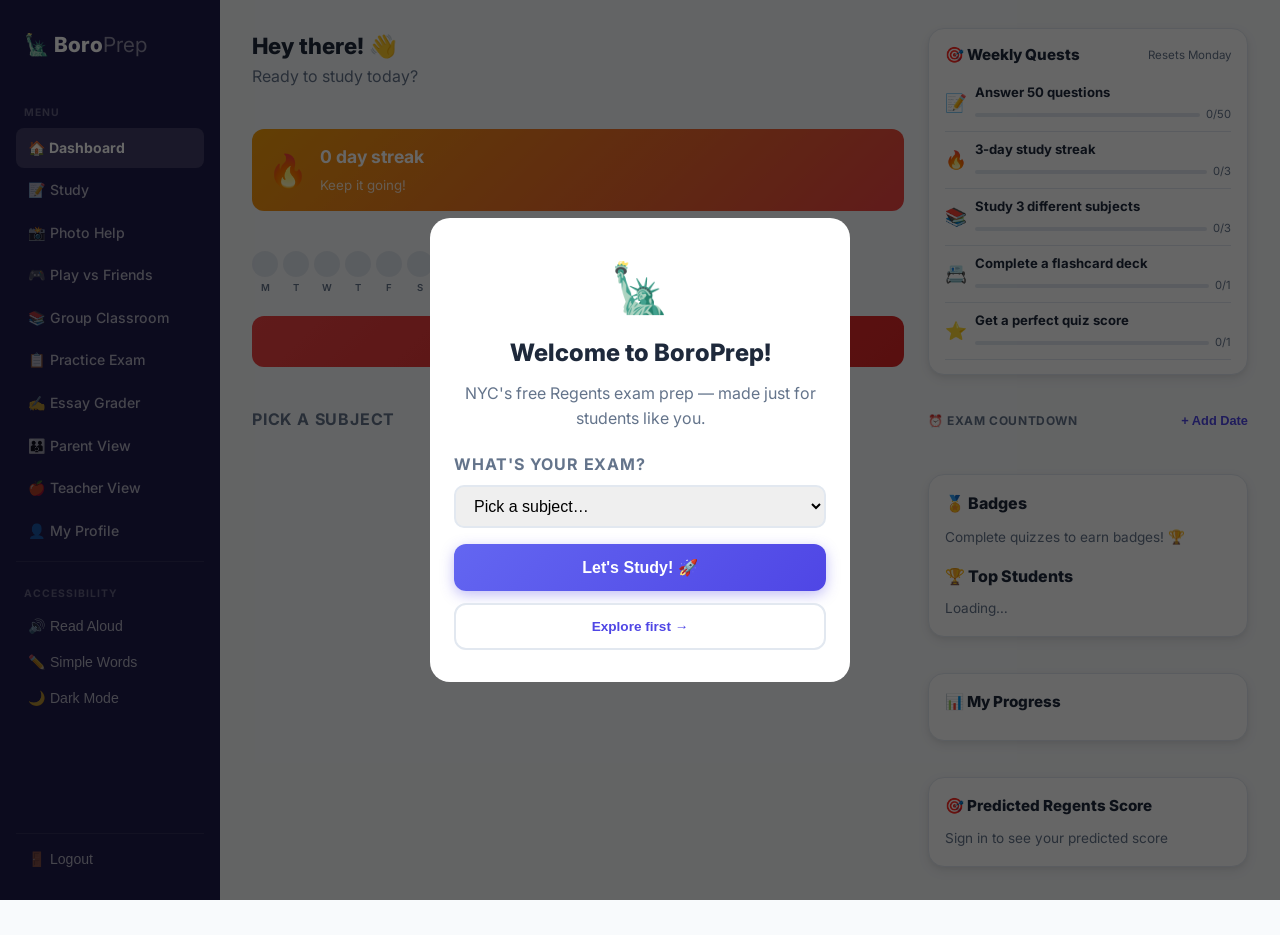
==== static/dashboard.html @ 8ac9b773 "BoroPrep initial commit" ====
<!DOCTYPE html>
<html lang="en">
<head>
  <meta charset="UTF-8" />
  <link rel="manifest" href="/static/manifest.json" />
  <meta name="theme-color" content="#4f46e5" />
  <meta name="viewport" content="width=device-width, initial-scale=1.0" />
  <title>BoroPrep — Dashboard</title>
  <link rel="stylesheet" href="/static/style.css" />
</head>
<body>
  <!-- Mobile navbar -->
  <nav class="navbar">
    <div class="nav-logo">🗽 Boro<span>Prep</span></div>
    <div class="nav-menu">
      <button class="nav-btn" id="logout-btn">Logout</button>
    </div>
  </nav>

  <!-- Desktop sidebar -->
  <aside class="sidebar">
    <div class="sidebar-logo">🗽 Boro<span>Prep</span></div>
    <div class="sidebar-section">Menu</div>
    <a href="/dashboard" class="sidebar-link active">🏠 Dashboard</a>
    <a href="/study" class="sidebar-link">📝 Study</a>
    <a href="/study?mode=photo" class="sidebar-link">📸 Photo Help</a>
    <a href="/multiplayer" class="sidebar-link">🎮 Play vs Friends</a>
    <a href="/classroom" class="sidebar-link">📚 Group Classroom</a>
    <a href="/exam" class="sidebar-link">📋 Practice Exam</a>
    <a href="/essay" class="sidebar-link">✍️ Essay Grader</a>
    <a href="/parent" class="sidebar-link">👪 Parent View</a>
    <a href="/teacher" class="sidebar-link">🍎 Teacher View</a>
    <a href="/profile" class="sidebar-link">👤 My Profile</a>
    <div class="sidebar-divider"></div>
    <div class="sidebar-section">Accessibility</div>
    <button class="sidebar-link" id="sb-tts">🔊 Read Aloud</button>
    <button class="sidebar-link" id="sb-simple">✏️ Simple Words</button>
    <button class="sidebar-link" id="sb-dark">🌙 Dark Mode</button>
    <div class="sidebar-bottom">
      <div class="sidebar-divider"></div>
      <button class="sidebar-link" id="sb-logout">🚪 Logout</button>
    </div>
  </aside>

  <div class="desktop-main">

  <!-- Auth gate -->
  <div id="auth-section" class="container hidden">
    <div class="auth-page">
      <h2>Welcome to BoroPrep! 🗽</h2>
      <p>Sign in or create a free account to track your progress.</p>

      <a href="/auth/google" class="btn btn-google" style="margin-bottom:16px">
        <img src="https://www.google.com/favicon.ico" width="18" height="18" /> Continue with Google
      </a>

      <div class="divider">or</div>

      <div id="login-form">
        <div class="form-group">
          <label>Email</label>
          <input type="email" id="email" placeholder="your@email.com" />
        </div>
        <div class="form-group">
          <label>Password</label>
          <input type="password" id="password" placeholder="••••••••" />
        </div>
        <div id="signup-fields" class="hidden">
          <div class="form-group">
            <label>Your Name</label>
            <input type="text" id="name" placeholder="First name" />
          </div>
          <div class="form-group">
            <label>I am a...</label>
            <select id="role">
              <option value="student">Student</option>
              <option value="parent">Parent</option>
              <option value="teacher">Teacher</option>
            </select>
          </div>
        </div>
        <p id="auth-error" class="error-msg hidden"></p>
        <button class="btn btn-primary" id="auth-submit">Log In</button>
        <p style="text-align:center;margin-top:12px;font-size:0.9rem">
          <span id="auth-toggle-text">Don't have an account?</span>
          <a href="#" id="auth-toggle" style="color:var(--primary);font-weight:600"> Sign up</a>
        </p>
      </div>

      <p style="text-align:center;margin-top:20px;color:var(--muted);font-size:0.85rem">
        <a href="/study" style="color:var(--primary)">Or study without an account →</a>
      </p>
    </div>
  </div>

  <!-- Main Dashboard -->
  <div id="dashboard-section" class="dashboard hidden">
    <div class="dashboard-desktop">

      <!-- LEFT COLUMN -->
      <div class="dashboard-left">
        <div class="welcome">
          <h2>Hey <span id="user-name">there</span>! 👋</h2>
          <p>Ready to study today?</p>
        </div>

        <!-- Streak -->
        <div class="streak-bar">
          <div class="fire">🔥</div>
          <div>
            <strong><span id="streak-count">0</span> day streak</strong><br>
            <small style="opacity:0.8">Keep it going!</small>
            <small id="streak-freeze-badge" style="display:none;font-size:0.75rem;margin-top:2px"></small>
          </div>
        </div>

        <div id="streak-cal" style="display:flex;gap:5px;align-items:center"></div>
        <script>
        (function(){
          const el = document.getElementById("streak-cal");
          if (!el) return;
          let dates = [];
          try { dates = JSON.parse(localStorage.getItem("bp_study_dates") || "[]"); } catch {}
          const today = new Date();
          const days = ["S","M","T","W","T","F","S"];
          const html = [];
          for (let i = 6; i >= 0; i--) {
            const d = new Date(today); d.setDate(today.getDate() - i);
            const iso = d.toISOString().split("T")[0];
            const studied = dates.includes(iso);
            const isToday = i === 0;
            html.push(`<div title="${iso}" style="display:flex;flex-direction:column;align-items:center;gap:3px">
              <div style="width:26px;height:26px;border-radius:50%;background:${studied?"var(--primary)":"var(--border)"};border:${isToday?"2px solid var(--primary)":"none"};display:flex;align-items:center;justify-content:center;font-size:0.65rem;font-weight:700;color:${studied?"white":"var(--muted)"}">
                ${studied?"✓":""}
              </div>
              <div style="font-size:0.6rem;color:var(--muted);font-weight:600">${days[d.getDay()]}</div>
            </div>`);
          }
          el.innerHTML = html.join("");
        })();
        </script>

        <div id="study-time-badge" style="display:none;font-size:0.82rem;font-weight:600;color:var(--primary);background:var(--card);border:1px solid var(--border);border-radius:10px;padding:8px 14px"></div>

        <!-- XP / Level -->
        <div id="xp-section" class="xp-section" style="display:none">
          <div class="xp-header">
            <div>
              <div style="font-weight:800;font-size:1rem">Level <span id="xp-level">1</span></div>
              <div style="font-size:0.8rem;opacity:0.8" id="xp-level-name">Beginner</div>
            </div>
            <div class="level-badge" id="level-badge">⭐ BEGINNER</div>
          </div>
          <div class="xp-bar-wrap"><div class="xp-bar-fill" id="xp-bar-fill" style="width:0%"></div></div>
          <div class="xp-label"><span id="xp-current">0</span> XP · <span id="xp-next">100</span> XP to next level</div>
        </div>

        <!-- Accessibility (mobile only — hidden on desktop via CSS) -->
        <div class="access-row-mobile">
          <div class="section-title">Accessibility</div>
          <div class="access-row" style="margin-bottom:4px">
                    <button class="access-btn" id="btn-tts">🔊 Read Aloud</button>
                    <button class="access-btn" id="btn-simple">✏️ Simple Words</button>
                  </div>
        </div>

        <!-- Tonight Mode -->
        <button class="tonight-btn" id="tonight-btn">🔥 Help me pass TONIGHT!</button>

        <!-- Subjects -->
        <div class="section-title">Pick a Subject</div>
        <div class="subject-grid" id="subject-grid"></div>
      </div>

      <!-- RIGHT COLUMN -->
      <div class="dashboard-right">
        <!-- Daily Challenge -->
        <div id="daily-challenge-card" class="card" style="display:none;margin-bottom:16px;border:2px solid var(--primary)">
          <div style="display:flex;justify-content:space-between;align-items:center;margin-bottom:12px">
            <div style="font-weight:800;font-size:1rem">⚡ Daily Challenge</div>
            <div id="dc-streak" style="font-size:0.8rem;font-weight:700;color:var(--primary)"></div>
          </div>
          <div id="dc-question" style="font-size:0.92rem;line-height:1.5;margin-bottom:12px;font-weight:600"></div>
          <div id="dc-choices" style="display:flex;flex-direction:column;gap:8px"></div>
          <div id="dc-result" class="hidden" style="margin-top:12px;padding:10px 14px;border-radius:10px;font-size:0.9rem;line-height:1.5"></div>
          <div id="dc-done" class="hidden" style="text-align:center;padding:12px;color:var(--success);font-weight:700">✅ Already completed today! Come back tomorrow.</div>
        </div>

        <!-- Weekly Quests -->
        <div class="card" style="margin-bottom:16px;padding:14px 16px">
          <div style="display:flex;justify-content:space-between;align-items:center;margin-bottom:8px">
            <div style="font-weight:800;font-size:0.95rem">🎯 Weekly Quests</div>
            <div style="font-size:0.72rem;color:var(--muted)">Resets Monday</div>
          </div>
          <div id="weekly-quests"></div>
        </div>

        <!-- Study Reminder -->
        <div id="notify-banner" style="display:none;font-size:0.8rem;color:var(--muted);margin-bottom:12px;align-items:center;gap:8px">
          <span>🔔 Daily reminders?</span>
          <button class="btn btn-outline" id="notify-btn" style="padding:4px 12px;font-size:0.78rem">Turn On</button>
        </div>

        <!-- Today's Plan -->
        <div id="daily-plan-card" class="daily-plan-card" style="display:none">
          <div style="display:flex;justify-content:space-between;align-items:center">
            <div class="plan-title">📅 Today's Study Plan</div>
            <button class="plan-read-btn" title="Read aloud"
              style="background:none;border:none;cursor:pointer;font-size:1rem;opacity:0.65;padding:0">🔊</button>
          </div>
          <div id="daily-plan-text" style="font-size:0.88rem;line-height:1.6;color:#065f46"></div>
        </div>

        <!-- Smart Suggestion -->
        <div id="smart-suggestion" class="card" style="background:linear-gradient(135deg,#eef2ff,#e0e7ff);border-color:#c7d2fe;display:none">
          <div style="font-size:0.8rem;font-weight:700;color:var(--primary);margin-bottom:4px">🤖 AI RECOMMENDATION</div>
          <div id="suggestion-text" style="font-size:0.9rem;line-height:1.5"></div>
        </div>

        <!-- Exam Countdown (compact pills) -->
        <div style="margin-bottom:16px">
          <div style="display:flex;justify-content:space-between;align-items:center;margin-bottom:8px">
            <div style="font-size:0.75rem;font-weight:700;color:var(--muted);text-transform:uppercase;letter-spacing:0.05em">⏰ Exam Countdown</div>
            <button id="add-exam-toggle" style="background:none;border:none;color:var(--primary);font-size:0.8rem;font-weight:700;cursor:pointer">+ Add Date</button>
          </div>
          <div id="exam-countdown" style="display:flex;flex-wrap:wrap;gap:6px"></div>
          <div id="exam-date-setter" style="display:none;margin-top:10px;background:var(--card);border:1.5px solid var(--border);border-radius:12px;padding:12px">
            <div style="display:flex;gap:8px;flex-wrap:wrap">
              <select id="exam-subject-pick" style="flex:1;min-width:120px;padding:7px 10px;border-radius:8px;border:1.5px solid var(--border);background:var(--bg);color:var(--text);font-size:0.83rem">
                <option value="">Pick subject…</option>
                <option value="chemistry">⚗️ Chemistry</option>
                <option value="biology">🧬 Living Environment</option>
                <option value="algebra1">➕ Algebra I</option>
                <option value="algebra2">📐 Algebra II</option>
                <option value="geometry">📏 Geometry</option>
                <option value="physics">⚡ Physics</option>
                <option value="earthscience">🌎 Earth Science</option>
                <option value="history">🇺🇸 US History</option>
                <option value="global">🌍 Global History</option>
                <option value="english">📖 English ELA</option>
              </select>
              <input type="date" id="exam-date-pick" style="flex:1;min-width:120px;padding:7px 10px;border-radius:8px;border:1.5px solid var(--border);background:var(--bg);color:var(--text);font-size:0.83rem" />
              <button class="btn btn-primary" id="save-exam-date-btn" style="padding:7px 12px;font-size:0.82rem">Save</button>
            </div>
          </div>
        </div>

        <!-- Badges + Leaderboard combined card -->
        <div class="card" style="margin-bottom:16px;padding:16px" id="badges-leaderboard-card">
          <div style="font-weight:800;font-size:1rem;margin-bottom:10px">🏅 Badges</div>
          <div class="badge-row" id="badge-row" style="margin-bottom:16px">
            <span style="color:var(--muted);font-size:0.85rem">Complete quizzes to earn badges! 🏆</span>
          </div>
          <div style="font-weight:800;font-size:1rem;margin-bottom:8px">🏆 Top Students</div>
          <div id="leaderboard-list" style="display:flex;flex-direction:column;gap:4px">
            <span style="color:var(--muted);font-size:0.85rem">Loading…</span>
          </div>
        </div>

        <!-- Progress -->
        <div class="card" style="margin-bottom:16px;padding:16px">
          <div style="font-weight:800;font-size:0.95rem;margin-bottom:10px">📊 My Progress</div>
          <div id="progress-list" style="display:flex;flex-direction:column;gap:8px"></div>
        </div>

        <!-- Predicted Scores -->
        <div class="card" style="margin-bottom:40px;padding:16px">
          <div style="font-weight:800;font-size:0.95rem;margin-bottom:10px">🎯 Predicted Regents Score</div>
          <div id="predicted-scores" style="display:flex;flex-direction:column;gap:8px">
            <span style="color:var(--muted);font-size:0.85rem">Loading…</span>
          </div>
        </div>
      </div>

    </div><!-- /dashboard-desktop -->
  </div>

  <!-- Tonight Modal -->
  <div id="tonight-modal" class="hidden" style="position:fixed;inset:0;background:rgba(0,0,0,0.5);z-index:200;display:flex;align-items:flex-end">
    <div style="background:white;width:100%;border-radius:20px 20px 0 0;padding:24px;max-height:80vh;overflow-y:auto">
      <div style="display:flex;justify-content:space-between;align-items:center;margin-bottom:16px">
        <h3 style="font-size:1.1rem;font-weight:800">🔥 Tonight Mode</h3>
        <button id="close-tonight" style="background:none;border:none;font-size:1.4rem;cursor:pointer">✕</button>
      </div>
      <div class="section-title">Pick your subject</div>
      <div id="tonight-subjects" style="display:flex;flex-direction:column;gap:8px;margin-bottom:16px"></div>
      <div id="tonight-plan" class="tonight-card hidden"></div>
    </div>
  </div>

  </div><!-- /desktop-main -->

  <!-- Mobile Bottom Nav -->
  <nav class="mobile-bottom-nav">
    <a href="/dashboard" class="active"><span class="nav-icon">🏠</span>Home</a>
    <a href="/study"><span class="nav-icon">📝</span>Study</a>
    <a href="/exam"><span class="nav-icon">📋</span>Exam</a>
    <a href="/essay"><span class="nav-icon">✍️</span>Essay</a>
    <a href="/multiplayer"><span class="nav-icon">🎮</span>Play</a>
  </nav>

  <!-- Onboarding Modal -->
  <div id="onboarding-modal" class="onboard-overlay" style="display:none">
    <div class="onboard-box">
      <div style="font-size:3rem;margin-bottom:8px">🗽</div>
      <h2>Welcome to BoroPrep!</h2>
      <p>NYC's free Regents exam prep — made just for students like you.</p>
      <div class="section-title" style="text-align:left;margin-bottom:8px">What's your exam?</div>
      <select id="onboard-subject" style="width:100%;padding:10px 14px;border-radius:10px;border:2px solid var(--border);font-size:1rem;margin-bottom:16px">
        <option value="">Pick a subject…</option>
        <option value="chemistry">⚗️ Chemistry</option>
        <option value="biology">🧬 Living Environment</option>
        <option value="algebra1">➕ Algebra I</option>
        <option value="algebra2">📐 Algebra II</option>
        <option value="geometry">📏 Geometry</option>
        <option value="physics">⚡ Physics</option>
        <option value="earthscience">🌎 Earth Science</option>
        <option value="history">🇺🇸 US History</option>
        <option value="global">🌍 Global History</option>
        <option value="english">📖 English ELA</option>
      </select>
      <button class="btn btn-primary" id="onboard-start" style="width:100%;margin-bottom:12px">Let's Study! 🚀</button>
      <button class="btn btn-outline" id="onboard-skip" style="width:100%;font-size:0.85rem">Explore first →</button>
    </div>
  </div>

  <script src="/static/videos.js"></script>
  <script src="/static/app.js"></script>
  <script>
    initDashboard();
    document.getElementById("sb-tts")?.addEventListener("click", () => ttsEnabled ? ttsOff() : ttsOn());
    document.getElementById("sb-simple")?.addEventListener("click", () => { simpleMode=!simpleMode; _setAccessBtn("simple",simpleMode); saveAccessibility(); });
    document.getElementById("sb-logout")?.addEventListener("click", async () => {
      await fetch("/auth/logout",{method:"POST",credentials:"include"});
      window.location.reload();
    });
    // Apply dark mode immediately before render
    (function(){var s=localStorage.getItem("bp_dark");if(s==="1"||(s===null&&window.matchMedia?.("(prefers-color-scheme: dark)").matches))document.body.classList.add("dark");})();
    if ("serviceWorker" in navigator) navigator.serviceWorker.register("/static/sw.js");
  </script>
</body>
</html>
---- static/style.css ----
@import url('https://fonts.googleapis.com/css2?family=Inter:wght@400;600;700;800&display=swap');

*, *::before, *::after { box-sizing: border-box; margin: 0; padding: 0; }

:root {
  --primary: #4f46e5;
  --primary-dark: #3730a3;
  --success: #10b981;
  --danger: #ef4444;
  --warning: #f59e0b;
  --bg: #f8fafc;
  --card: #ffffff;
  --text: #1e293b;
  --muted: #64748b;
  --border: #e2e8f0;
  --radius: 16px;
  --shadow-sm: 0 1px 3px rgba(0,0,0,0.06), 0 1px 2px rgba(0,0,0,0.04);
  --shadow: 0 4px 12px rgba(0,0,0,0.08), 0 2px 4px rgba(0,0,0,0.04);
  --shadow-lg: 0 10px 32px rgba(79,70,229,0.15), 0 4px 8px rgba(0,0,0,0.06);
}

/* ── Dark Mode ── */
body.dark {
  --bg: #0f172a;
  --card: #1e293b;
  --text: #f1f5f9;
  --muted: #94a3b8;
  --border: #334155;
}

/* Layout */
body.dark .sidebar        { background: #0a0f1e; border-right: 1px solid #1e293b; }
body.dark .navbar         { background: #0a0f1e; }
body.dark .desktop-topbar { background: #1e293b; border-bottom-color: #334155; }
body.dark .desktop-main   { background: var(--bg); }

/* Streak & cards */
body.dark .streak-bar { background: linear-gradient(135deg, #1e293b, #1a1040); }

/* Buttons */
body.dark .btn-outline        { background: #1e293b; color: #a5b4fc; border-color: #334155; }
body.dark .btn-outline:hover  { background: #2d3748; border-color: #6366f1; }
body.dark .btn-google         { background: #1e293b; color: #f1f5f9; border-color: #334155; }

/* Quiz choices */
body.dark .choice-btn         { background: #1e293b; border-color: #334155; color: #f1f5f9; }
body.dark .choice-btn:hover:not([disabled]) { background: #2d3748; border-color: #6366f1; }

/* Mode tabs */
body.dark .mode-tab           { background: #1e293b; color: #94a3b8; border-color: #334155; }
body.dark .mode-tab.active    { background: var(--primary); color: white; }

/* Explanation boxes */
body.dark .explanation-box              { background: #0d2818; border-color: #059669; color: #a7f3d0; }
body.dark .explanation-box.wrong-exp   { background: #1f1509; border-color: #d97706; color: #fde68a; }

/* Accessibility buttons */
body.dark .access-btn         { background: #1e293b; border-color: #334155; color: #94a3b8; }
body.dark .access-btn.active  { background: #312e81; border-color: #6366f1; color: #a5b4fc; }
body.dark .sidebar-link.active { background: rgba(99,102,241,0.25); color: #a5b4fc; }

/* Chat */
body.dark .bubble.bot       { background: #1e293b; border-color: #334155; color: #f1f5f9; }
body.dark .chat-input-row   { background: #1e293b; border-top-color: #334155; }
body.dark .chat-input-row input { background: #0f172a; color: #f1f5f9; border-color: #334155; }

/* Forms & inputs */
body.dark input, body.dark select, body.dark textarea {
  background: #1e293b !important;
  color: #f1f5f9 !important;
  border-color: #334155 !important;
}
body.dark input::placeholder { color: #64748b; }

/* Badges */
body.dark .badge-chip { background: #292524; border-color: #78350f; color: #fde68a; }

/* Flashcard */
body.dark .flashcard { background: #1e293b; }

/* Daily plan card */
body.dark .daily-plan-card {
  background: linear-gradient(135deg, #0d2818, #0a1f12);
  border-color: #064e3b;
}
body.dark .daily-plan-card .plan-title { color: #34d399; }
body.dark #daily-plan-text             { color: #a7f3d0 !important; }

/* Tonight modal */
body.dark #tonight-modal > div { background: #1e293b; color: #f1f5f9; }

/* Score */
body.dark .score-card p { color: #94a3b8; }

/* Onboarding */
body.dark .onboard-box  { background: #1e293b; color: #f1f5f9; }
body.dark .onboard-box p { color: #94a3b8; }

/* Leaderboard */
body.dark .leaderboard-row    { background: #1e293b; border-color: #334155; }
body.dark .leaderboard-row.me { background: #1e1b4b; border-color: #4338ca; }

/* Level-up modal */
body.dark .levelup-box { background: #1e293b; color: #f1f5f9; }

/* Notify banner */
body.dark .notify-banner {
  background: linear-gradient(135deg, #0d2818, #0a1f12);
  border-color: #166534;
  color: #a7f3d0;
}

/* Hint box */
.hint-box {
  background: #fffbeb;
  border: 1px solid #fbbf24;
  border-radius: 10px;
  padding: 12px 14px;
  margin-top: 10px;
  font-size: 0.9rem;
  line-height: 1.5;
}
body.dark .hint-box {
  background: #1c1507;
  border-color: #92400e;
  color: #fde68a;
}

/* Cards (general) */
body.dark .card { background: var(--card); color: var(--text); }

/* Smart suggestion card */
body.dark #smart-suggestion {
  background: linear-gradient(135deg, #1e1b4b, #1a103a) !important;
  border-color: #4338ca !important;
}
body.dark #suggestion-text { color: #c7d2fe !important; }

/* Mode tabs */
body.dark .mode-tab { background: #1e293b; color: #94a3b8; border-color: #334155; }

/* Topic tag */
body.dark #topic-tag { background: #1e1b4b; color: #a5b4fc; }

body {
  font-family: 'Inter', sans-serif;
  background: var(--bg);
  color: var(--text);
  min-height: 100vh;
  font-size: 16px;
  line-height: 1.6;
}

/* ── Accessibility modes ── */
body.dyslexia {
  font-family: 'OpenDyslexic', 'Comic Sans MS', cursive !important;
  letter-spacing: 0.05em;
  word-spacing: 0.1em;
  line-height: 2 !important;
}
body.large-text { font-size: 20px !important; }
body.high-contrast { --bg: #000; --card: #111; --text: #fff; --border: #444; }

/* ── Layout ── */
.container { max-width: 480px; margin: 0 auto; padding: 0 16px; }
.hidden { display: none !important; }

/* ── Navbar ── */
.navbar {
  background: var(--primary);
  padding: 14px 20px;
  display: flex; align-items: center; justify-content: space-between;
  position: sticky; top: 0; z-index: 100;
}
.nav-logo { color: white; font-weight: 800; font-size: 1.2rem; }
.nav-logo span { opacity: 0.8; font-weight: 400; }
.nav-menu { display: flex; gap: 8px; }
.nav-btn {
  background: rgba(255,255,255,0.15); color: white; border: none;
  padding: 8px 14px; border-radius: 20px; cursor: pointer; font-size: 0.85rem;
}
.nav-btn:hover { background: rgba(255,255,255,0.25); }

/* ── Buttons ── */
.btn {
  display: inline-flex; align-items: center; justify-content: center; gap: 8px;
  padding: 14px 24px; border-radius: 12px; border: none;
  font-size: 1rem; font-weight: 600; cursor: pointer; transition: all 0.18s ease;
  width: 100%; text-decoration: none;
}
.btn-primary { background: linear-gradient(135deg, #6366f1, #4f46e5); color: white; box-shadow: 0 4px 14px rgba(79,70,229,0.35); }
.btn-primary:hover { background: linear-gradient(135deg, #4f46e5, #3730a3); transform: translateY(-2px); box-shadow: 0 6px 20px rgba(79,70,229,0.45); }
.btn-success { background: linear-gradient(135deg, #34d399, #10b981); color: white; box-shadow: 0 4px 14px rgba(16,185,129,0.3); }
.btn-success:hover { transform: translateY(-2px); }
.btn-danger { background: linear-gradient(135deg, #f87171, #ef4444); color: white; }
.btn-outline { background: var(--card); color: var(--primary); border: 2px solid var(--border); }
.btn-outline:hover { background: #eef2ff; border-color: var(--primary); transform: translateY(-1px); }
.btn-danger { background: var(--danger); color: white; }
.btn-sm { padding: 8px 16px; font-size: 0.85rem; width: auto; border-radius: 8px; }
.btn-google { background: white; color: #333; border: 2px solid var(--border); }
.btn-google:hover { background: #f8fafc; }
.btn:disabled { opacity: 0.5; cursor: not-allowed; transform: none !important; }

/* ── Cards ── */
.card {
  background: var(--card); border-radius: var(--radius);
  padding: 20px; box-shadow: var(--shadow);
  border: 1px solid var(--border);
  transition: transform 0.15s ease, box-shadow 0.15s ease;
}

/* ── Landing Page ── */
.hero {
  background: linear-gradient(135deg, var(--primary) 0%, #7c3aed 100%);
  color: white; padding: 60px 20px 80px; text-align: center;
}
.hero h1 { font-size: 2.5rem; font-weight: 800; margin-bottom: 12px; }
.hero p { font-size: 1.1rem; opacity: 0.9; margin-bottom: 32px; }
.hero-btns { display: flex; flex-direction: column; gap: 12px; max-width: 320px; margin: 0 auto; }
.features { padding: 40px 20px; }
.features h2 { text-align: center; font-size: 1.5rem; margin-bottom: 24px; }
.feature-grid { display: grid; grid-template-columns: 1fr 1fr; gap: 12px; }
.feature-card {
  background: white; border-radius: 12px; padding: 16px;
  text-align: center; box-shadow: 0 1px 3px rgba(0,0,0,0.06);
}
.feature-card .icon { font-size: 2rem; margin-bottom: 8px; }
.feature-card h3 { font-size: 0.9rem; font-weight: 700; margin-bottom: 4px; }
.feature-card p { font-size: 0.8rem; color: var(--muted); }

/* ── Auth Forms ── */
.auth-page { padding: 40px 20px; max-width: 400px; margin: 0 auto; }
.auth-page h2 { font-size: 1.5rem; font-weight: 800; margin-bottom: 8px; }
.auth-page p { color: var(--muted); margin-bottom: 24px; }
.form-group { margin-bottom: 16px; }
.form-group label { display: block; font-size: 0.9rem; font-weight: 600; margin-bottom: 6px; }
.form-group input, .form-group select {
  width: 100%; padding: 12px 16px; border: 2px solid var(--border);
  border-radius: 10px; font-size: 1rem; outline: none; transition: border 0.2s;
}
.form-group input:focus, .form-group select:focus { border-color: var(--primary); }
.divider { text-align: center; color: var(--muted); margin: 16px 0; font-size: 0.9rem; position: relative; }
.divider::before, .divider::after {
  content: ""; position: absolute; top: 50%; width: 40%; height: 1px; background: var(--border);
}
.divider::before { left: 0; } .divider::after { right: 0; }
.error-msg { color: var(--danger); font-size: 0.85rem; margin-top: 8px; }

/* ── Dashboard ── */
.dashboard { padding: 20px; max-width: 480px; margin: 0 auto; }
.welcome { margin-bottom: 20px; }
.welcome h2 { font-size: 1.4rem; font-weight: 800; }
.welcome p { color: var(--muted); }
.streak-bar {
  background: linear-gradient(135deg, #f59e0b, #ef4444);
  color: white; border-radius: 12px; padding: 14px 16px;
  display: flex; align-items: center; gap: 12px; margin-bottom: 20px;
}
.streak-bar .fire { font-size: 2rem; }
.streak-bar strong { font-size: 1.1rem; }
.section-title { font-size: 1rem; font-weight: 700; margin-bottom: 12px; color: var(--muted); text-transform: uppercase; letter-spacing: 0.05em; }
.subject-grid { display: grid; grid-template-columns: 1fr 1fr; gap: 12px; margin-bottom: 24px; }
.subject-card {
  border-radius: 16px; padding: 16px; color: white; cursor: pointer;
  transition: transform 0.2s ease, box-shadow 0.2s ease;
  text-decoration: none; display: block;
  box-shadow: 0 4px 12px rgba(0,0,0,0.15);
}
.subject-card:hover { transform: translateY(-4px) scale(1.02); box-shadow: 0 12px 28px rgba(0,0,0,0.25); }
.subject-card:hover { transform: translateY(-2px); box-shadow: 0 8px 20px rgba(0,0,0,0.15); }
.subject-card .emoji { font-size: 2rem; margin-bottom: 8px; }
.subject-card h3 { font-size: 0.9rem; font-weight: 700; }
.tonight-btn {
  background: linear-gradient(135deg, #ef4444, #dc2626);
  color: white; border: none; border-radius: 12px; padding: 16px;
  width: 100%; font-size: 1rem; font-weight: 700; cursor: pointer;
  margin-bottom: 20px; display: flex; align-items: center; justify-content: center; gap: 8px;
}
.tonight-btn:hover { opacity: 0.9; }
.badge-row { display: flex; gap: 8px; flex-wrap: wrap; margin-bottom: 20px; }
.badge-chip {
  background: #fef3c7; border: 1px solid #fbbf24; color: #92400e;
  padding: 4px 12px; border-radius: 20px; font-size: 0.8rem; font-weight: 600;
}
.access-row { display: flex; gap: 8px; flex-wrap: wrap; margin-bottom: 20px; }
.access-btn {
  padding: 8px 14px; border-radius: 20px; border: 2px solid var(--border);
  background: var(--card); color: var(--text); cursor: pointer; font-size: 0.8rem; transition: all 0.2s;
}
.access-btn.active { border-color: var(--primary); color: var(--primary); background: #eef2ff; }

/* ── Study / Quiz ── */
.study-page { padding: 16px; max-width: 480px; margin: 0 auto; }
.progress-bar-wrap { background: var(--border); border-radius: 10px; height: 8px; margin-bottom: 20px; }
.progress-bar-fill { background: var(--primary); height: 8px; border-radius: 10px; transition: width 0.4s; }
.question-card { margin-bottom: 16px; }
.question-num { font-size: 0.8rem; color: var(--muted); margin-bottom: 8px; }
.question-text { font-size: 1.1rem; font-weight: 600; line-height: 1.5; margin-bottom: 20px; }
.tts-btn { background: none; border: none; font-size: 1.2rem; cursor: pointer; margin-left: 8px; }
.choices { display: flex; flex-direction: column; gap: 10px; }
.choice-btn {
  background: var(--card); border: 2px solid var(--border); border-radius: 12px;
  padding: 14px 16px; text-align: left; cursor: pointer; font-size: 0.95rem;
  transition: all 0.15s ease; display: flex; align-items: center; gap: 10px;
}
.choice-btn:hover:not([disabled]) { border-color: var(--primary); background: #eef2ff; transform: translateX(3px); }
.choice-btn:hover { border-color: var(--primary); background: #eef2ff; }
.choice-btn.correct { border-color: var(--success); background: #d1fae5; color: #065f46; }
.choice-btn.wrong { border-color: var(--danger); background: #fee2e2; color: #991b1b; }
.choice-btn.reveal-correct { border-color: var(--success); background: #d1fae5; }
.choice-label {
  width: 28px; height: 28px; border-radius: 50%; background: var(--border);
  display: flex; align-items: center; justify-content: center; font-weight: 700; flex-shrink: 0;
}
.explanation-box {
  background: #f0fdf4; border: 2px solid var(--success); border-radius: 12px;
  padding: 16px; margin-top: 16px; font-size: 0.95rem; line-height: 1.7;
}
.explanation-box.wrong-exp { background: #fff7ed; border-color: var(--warning); }
.feedback-row { display: flex; gap: 8px; margin-top: 12px; align-items: center; }
.feedback-row span { font-size: 0.85rem; color: var(--muted); }
.thumb-btn { background: none; border: none; font-size: 1.3rem; cursor: pointer; }
.next-btn { margin-top: 16px; }
.score-card { text-align: center; padding: 40px 20px; }
.score-card .score-big { font-size: 4rem; font-weight: 800; color: var(--primary); }
.score-card p { color: var(--muted); margin-bottom: 24px; }

/* ── Tutor Chat ── */
.chat-page { display: flex; flex-direction: column; height: calc(100vh - 56px); }
.chat-messages { flex: 1; overflow-y: auto; padding: 16px; display: flex; flex-direction: column; gap: 12px; }
.bubble { max-width: 85%; padding: 12px 16px; border-radius: 18px; font-size: 0.95rem; line-height: 1.6; }
.bubble.user { background: var(--primary); color: white; align-self: flex-end; border-bottom-right-radius: 4px; }
.bubble.bot { background: var(--card); border: 1px solid var(--border); align-self: flex-start; border-bottom-left-radius: 4px; }
.chat-input-row {
  display: flex; gap: 8px; padding: 12px 16px;
  background: var(--card); border-top: 1px solid var(--border);
}
.chat-input-row input {
  flex: 1; padding: 12px 16px; border: 2px solid var(--border);
  border-radius: 24px; font-size: 0.95rem; outline: none;
}
.chat-input-row input:focus { border-color: var(--primary); }
.chat-send { background: var(--primary); color: white; border: none; border-radius: 50%; width: 44px; height: 44px; font-size: 1.2rem; cursor: pointer; flex-shrink: 0; }

/* ── Tonight Mode ── */
.tonight-card {
  background: linear-gradient(135deg, #1e1b4b, #3730a3);
  color: white; border-radius: var(--radius); padding: 24px; margin-bottom: 16px;
}
.tonight-card h3 { font-size: 1.1rem; font-weight: 700; margin-bottom: 12px; }

/* ── Subject selector ── */
.subject-selector { padding: 16px; }
.subject-selector h2 { font-size: 1.2rem; font-weight: 700; margin-bottom: 16px; }
.mode-tabs { display: flex; gap: 8px; margin-bottom: 20px; }
.mode-tab { flex: 1; padding: 10px; border: 2px solid var(--border); border-radius: 10px; background: white; cursor: pointer; font-size: 0.85rem; font-weight: 600; transition: all 0.2s; }
.mode-tab.active { border-color: var(--primary); color: var(--primary); background: #eef2ff; }

/* ── Video embed ── */
.video-embed { margin-top: 16px; border-radius: 12px; overflow: hidden; }
.video-embed iframe { width: 100%; height: 220px; border: none; display: block; }
.video-label { font-size: 0.75rem; color: var(--muted); margin-bottom: 6px; font-weight: 600; text-transform: uppercase; letter-spacing: 0.05em; }

@media (max-width: 360px) {
  .hero h1 { font-size: 2rem; }
  .feature-grid { grid-template-columns: 1fr; }
  .subject-grid { grid-template-columns: 1fr; }
}

/* ── Mobile Bottom Nav ── */
.mobile-bottom-nav {
  display: flex;
  position: fixed;
  bottom: 0; left: 0; right: 0;
  background: var(--card);
  border-top: 1px solid var(--border);
  z-index: 90;
  padding: 0;
  padding-bottom: env(safe-area-inset-bottom);
}
.mobile-bottom-nav a {
  flex: 1;
  display: flex;
  flex-direction: column;
  align-items: center;
  gap: 3px;
  padding: 10px 4px 8px;
  text-decoration: none;
  font-size: 0.65rem;
  font-weight: 600;
  color: var(--muted);
  transition: color 0.15s;
}
.mobile-bottom-nav a .nav-icon { font-size: 1.3rem; line-height: 1; }
.mobile-bottom-nav a.active, .mobile-bottom-nav a:hover { color: var(--primary); }
body.dark .mobile-bottom-nav { background: #0a0f1e; border-top-color: #1e293b; }
/* Push content up so it's not hidden behind the nav */
body:has(.mobile-bottom-nav) .desktop-main { padding-bottom: 70px; }
body:has(.mobile-bottom-nav) .container { padding-bottom: 80px; }

/* ════════════════════════════════════════════
   DESKTOP LAYOUT  (768px and up)
   ════════════════════════════════════════════ */

/* Sidebar hidden on mobile */
.sidebar { display: none; }

@media (min-width: 768px) {

  /* Hide mobile navbar + bottom nav */
  .navbar { display: none; }
  .mobile-bottom-nav { display: none; }
  body:has(.mobile-bottom-nav) .desktop-main { padding-bottom: 0; }

  /* ── Sidebar ── */
  .sidebar {
    display: flex;
    flex-direction: column;
    gap: 2px;
    background: #1e1b4b;
    color: white;
    padding: 28px 16px 24px;
    position: fixed;
    top: 0; left: 0;
    width: 220px;
    height: 100vh;
    overflow-y: auto;
    z-index: 100;
  }
  .sidebar-logo {
    font-size: 1.3rem;
    font-weight: 800;
    color: white;
    margin-bottom: 28px;
    padding: 0 8px;
  }
  .sidebar-logo span { opacity: 0.5; font-weight: 400; }
  .sidebar-section {
    font-size: 0.65rem;
    text-transform: uppercase;
    letter-spacing: 0.1em;
    color: rgba(255,255,255,0.3);
    padding: 14px 8px 4px;
    font-weight: 700;
  }
  .sidebar-link {
    display: flex;
    align-items: center;
    gap: 10px;
    padding: 9px 12px;
    border-radius: 8px;
    color: rgba(255,255,255,0.65);
    text-decoration: none;
    font-size: 0.88rem;
    font-weight: 500;
    transition: all 0.15s;
    cursor: pointer;
    border: none;
    background: none;
    width: 100%;
    text-align: left;
  }
  .sidebar-link:hover { background: rgba(255,255,255,0.1); color: white; }
  .sidebar-link.active { background: rgba(255,255,255,0.15); color: white; font-weight: 700; }
  .sidebar-divider { height: 1px; background: rgba(255,255,255,0.08); margin: 8px 0; }
  .sidebar-bottom { margin-top: auto; }

  /* ── Main content shifts right of sidebar ── */
  .desktop-main {
    margin-left: 220px;
    min-height: 100vh;
    background: var(--bg);
  }

  /* ── Top bar ── */
  .desktop-topbar {
    background: white;
    border-bottom: 1px solid var(--border);
    padding: 16px 32px;
    display: flex;
    align-items: center;
    justify-content: space-between;
    position: sticky;
    top: 0;
    z-index: 50;
  }
  .desktop-topbar h1 { font-size: 1.3rem; font-weight: 800; }
  .desktop-topbar p { color: var(--muted); font-size: 0.85rem; }

  /* ── Dashboard 2-col grid ── */
  .dashboard-desktop {
    display: grid;
    grid-template-columns: 1fr 320px;
    gap: 24px;
    padding: 28px 32px;
    align-items: start;
  }
  .dashboard-left  { display: flex; flex-direction: column; gap: 20px; }
  .dashboard-right { display: flex; flex-direction: column; gap: 20px; }

  /* 4-col subjects on desktop */
  .subject-grid { grid-template-columns: repeat(4, 1fr) !important; }

  /* Hide mobile-only accessibility row on desktop (it's in the sidebar) */
  .access-row-mobile { display: none; }

  /* Dashboard section: remove mobile constraints so desktop grid works */
  .dashboard { padding: 0; max-width: none; margin: 0; }

  /* ── Study page ── */
  .study-page  { max-width: 720px; margin: 0 auto; padding: 28px 32px; }
  .subject-selector { padding: 28px 32px; max-width: 800px; margin: 0 auto; }

  /* ── Chat ── */
  .chat-page { height: calc(100vh - 0px); max-width: 760px; margin: 0 auto; }

  /* ── Video bigger on desktop ── */
  .video-embed iframe { height: 280px; }

  /* ── Score centered ── */
  .score-card { max-width: 460px; margin: 0 auto; }

  /* ── Auth page centered ── */
  .auth-page { max-width: 440px; margin: 40px auto; }

  /* ── Flashcard wider on desktop ── */
  .flashcard { max-width: 600px; margin: 0 auto; }
}

/* ── Timer ── */
.timer-wrap { display:flex; align-items:center; gap:10px; margin-bottom:10px; }
.timer-bar-inner { flex:1; height:8px; background:var(--border); border-radius:4px; overflow:hidden; }
.timer-fill {
  height:100%; background:var(--primary); border-radius:4px;
  transition:width 1s linear, background 0.3s;
  width:100%;
}
.timer-num { font-size:0.85rem; font-weight:700; color:var(--muted); min-width:26px; text-align:right; }

/* ── Flashcard ── */
.flashcard {
  background:white; border-radius:var(--radius);
  box-shadow:0 4px 24px rgba(0,0,0,0.1);
  padding:28px 24px; min-height:220px;
  display:flex; flex-direction:column; gap:16px;
}
.flash-question-text { font-size:1.05rem; font-weight:600; line-height:1.6; }
.flash-progress { background:var(--border); border-radius:4px; height:6px; margin-bottom:4px; }
.flash-progress-fill { background:var(--success); height:6px; border-radius:4px; transition:width 0.3s; }

/* ── Onboarding overlay ── */
.onboard-overlay {
  position:fixed; inset:0; background:rgba(0,0,0,0.6);
  z-index:300; display:flex; align-items:center;
  justify-content:center; padding:20px;
}
.onboard-box {
  background:white; border-radius:20px; padding:32px 24px;
  max-width:420px; width:100%; text-align:center;
}
.onboard-box h2 { font-size:1.5rem; font-weight:800; margin-bottom:8px; }
.onboard-box p { color:var(--muted); margin-bottom:20px; }
.onboard-step { display:none; }
.onboard-step.active { display:block; }

/* ── Notification banner ── */
.notify-banner {
  background:linear-gradient(135deg,#f0fdf4,#dcfce7);
  border:1px solid #bbf7d0; border-radius:12px;
  padding:12px 16px; display:flex; align-items:center;
  justify-content:space-between; gap:12px; font-size:0.85rem;
}

/* ── Review mistakes ── */
.review-page { padding:20px; max-width:480px; margin:0 auto; }

/* ── XP / Level system ── */
.xp-section {
  background: linear-gradient(135deg, #4f46e5, #7c3aed);
  border-radius: var(--radius);
  padding: 16px 20px;
  color: white;
  margin-bottom: 20px;
}
.xp-header { display:flex; justify-content:space-between; align-items:center; margin-bottom:8px; }
.level-badge {
  background: rgba(255,255,255,0.2);
  border-radius: 20px;
  padding: 3px 12px;
  font-size: 0.75rem;
  font-weight: 700;
  letter-spacing: 0.05em;
}
.xp-bar-wrap { background: rgba(0,0,0,0.2); border-radius: 6px; height: 8px; overflow:hidden; }
.xp-bar-fill {
  height: 8px; background: rgba(255,255,255,0.8); border-radius: 6px;
  transition: width 0.6s cubic-bezier(0.34,1.56,0.64,1);
}
.xp-label { font-size:0.72rem; opacity:0.7; margin-top:4px; }

/* ── XP popup animation ── */
@keyframes xpFloat {
  0%   { opacity:0; transform:translateY(0) scale(0.7); }
  15%  { opacity:1; transform:translateY(-8px) scale(1.1); }
  75%  { opacity:1; transform:translateY(-28px) scale(1); }
  100% { opacity:0; transform:translateY(-48px) scale(0.8); }
}
.xp-popup {
  position:fixed;
  background: linear-gradient(135deg,#6366f1,#4f46e5);
  color:white;
  padding:6px 16px;
  border-radius:20px;
  font-weight:800;
  font-size:0.95rem;
  pointer-events:none;
  animation:xpFloat 1.6s ease forwards;
  z-index:600;
  box-shadow:0 4px 16px rgba(79,70,229,0.4);
}

/* ── Level up modal ── */
.levelup-modal {
  position:fixed; inset:0; background:rgba(0,0,0,0.7);
  z-index:500; display:flex; align-items:center; justify-content:center;
}
.levelup-box {
  background:white; border-radius:24px; padding:40px 32px;
  text-align:center; max-width:340px; width:90%;
  animation: popIn 0.4s cubic-bezier(0.34,1.56,0.64,1);
}
@keyframes popIn {
  from { opacity:0; transform:scale(0.7); }
  to   { opacity:1; transform:scale(1); }
}

/* ── Leaderboard ── */
.leaderboard-row {
  display:flex; align-items:center; gap:12px;
  padding:10px 14px; border-radius:10px;
  margin-bottom:6px; background:var(--card);
  border:1px solid var(--border);
}
.leaderboard-row.me { background:#eef2ff; border-color:#c7d2fe; }
.lb-rank { font-size:1.1rem; min-width:26px; }
.lb-name { flex:1; font-weight:600; font-size:0.9rem; }
.lb-xp { font-weight:800; color:var(--primary); font-size:0.9rem; }

/* ── Daily plan ── */
.daily-plan-card {
  background:linear-gradient(135deg,#f0fdf4,#dcfce7);
  border:1px solid #bbf7d0;
  border-radius:var(--radius);
  padding:16px 20px;
}
.daily-plan-card .plan-title {
  font-size:0.75rem; font-weight:700; color:#059669;
  text-transform:uppercase; letter-spacing:0.08em; margin-bottom:8px;
}

/* ── Practice exam link ── */
.exam-cta {
  background: linear-gradient(135deg, #1e1b4b, #312e81);
  border-radius:var(--radius); padding:16px 20px;
  color:white; text-decoration:none; display:flex;
  align-items:center; justify-content:space-between;
  transition: transform 0.15s, box-shadow 0.15s;
}
.exam-cta:hover { transform:translateY(-2px); box-shadow:0 8px 24px rgba(30,27,75,0.4); }

/* ── Streak calendar ── */
.streak-calendar { display:grid; grid-template-columns:repeat(7,1fr); gap:3px; margin-top:8px; }
.streak-day {
  aspect-ratio:1; border-radius:3px; background:var(--border);
  transition: background 0.2s;
}
.streak-day.studied { background:#4f46e5; }
.streak-day.today { background:#6366f1; outline:2px solid #818cf8; }

/* ── Install Banner ── */
.install-banner {
  position: fixed; bottom: 0; left: 0; right: 0; z-index: 300;
  background: linear-gradient(135deg, #4f46e5, #7c3aed);
  color: white; padding: 14px 16px;
  display: flex; align-items: center; gap: 12px;
  box-shadow: 0 -4px 20px rgba(0,0,0,0.2);
  animation: slideUp 0.3s ease;
}
@keyframes slideUp { from { transform: translateY(100%); } to { transform: translateY(0); } }
.install-banner .install-icon { font-size: 1.8rem; flex-shrink: 0; }
.install-banner .install-text { flex: 1; }
.install-banner .install-title { font-weight: 800; font-size: 0.95rem; }
.install-banner .install-sub { font-size: 0.78rem; opacity: 0.85; margin-top: 2px; }
.install-banner .install-btn { background: white; color: #4f46e5; border: none; border-radius: 8px; padding: 8px 14px; font-weight: 700; font-size: 0.85rem; cursor: pointer; flex-shrink: 0; }
.install-banner .install-close { background: none; border: none; color: white; opacity: 0.7; font-size: 1.2rem; cursor: pointer; padding: 4px; flex-shrink: 0; }
@media (min-width: 768px) { .install-banner { display: none !important; } }
body.dark .install-banner { background: linear-gradient(135deg, #3730a3, #5b21b6); }
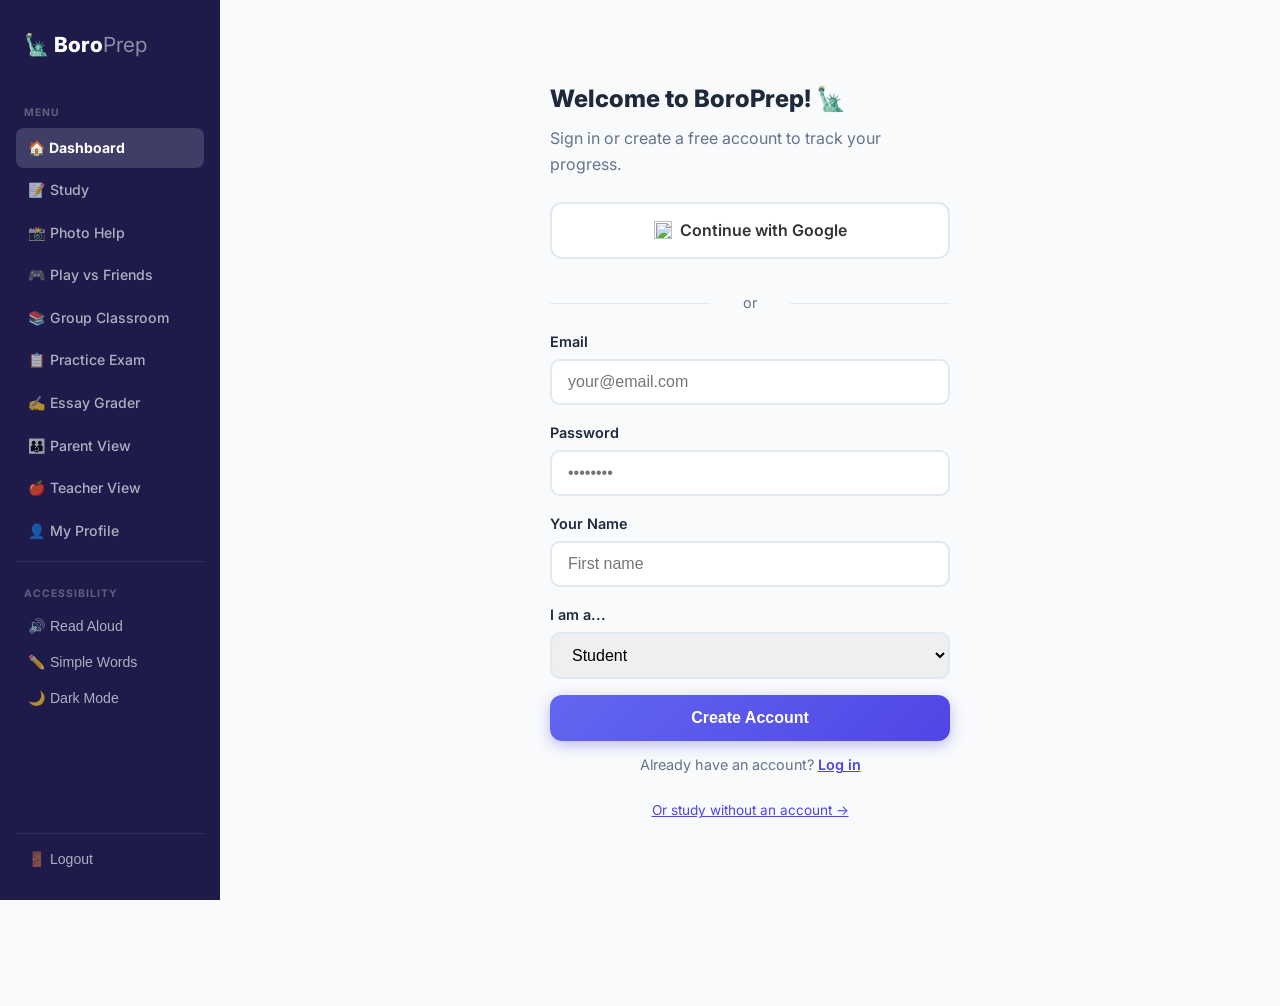
==== commit ada9d3c2: "Show signup form immediately on page load, no JS delay Co-Authored-By: Claude Sonnet 4.6 <noreply@an" ====
--- a/static/dashboard.html
+++ b/static/dashboard.html
@@ -44,8 +44,8 @@
 
   <div class="desktop-main">
 
-  <!-- Auth gate -->
-  <div id="auth-section" class="container hidden">
+  <!-- Auth gate — visible by default, JS hides it if already logged in -->
+  <div id="auth-section" class="container">
     <div class="auth-page">
       <h2>Welcome to BoroPrep! 🗽</h2>
       <p>Sign in or create a free account to track your progress.</p>
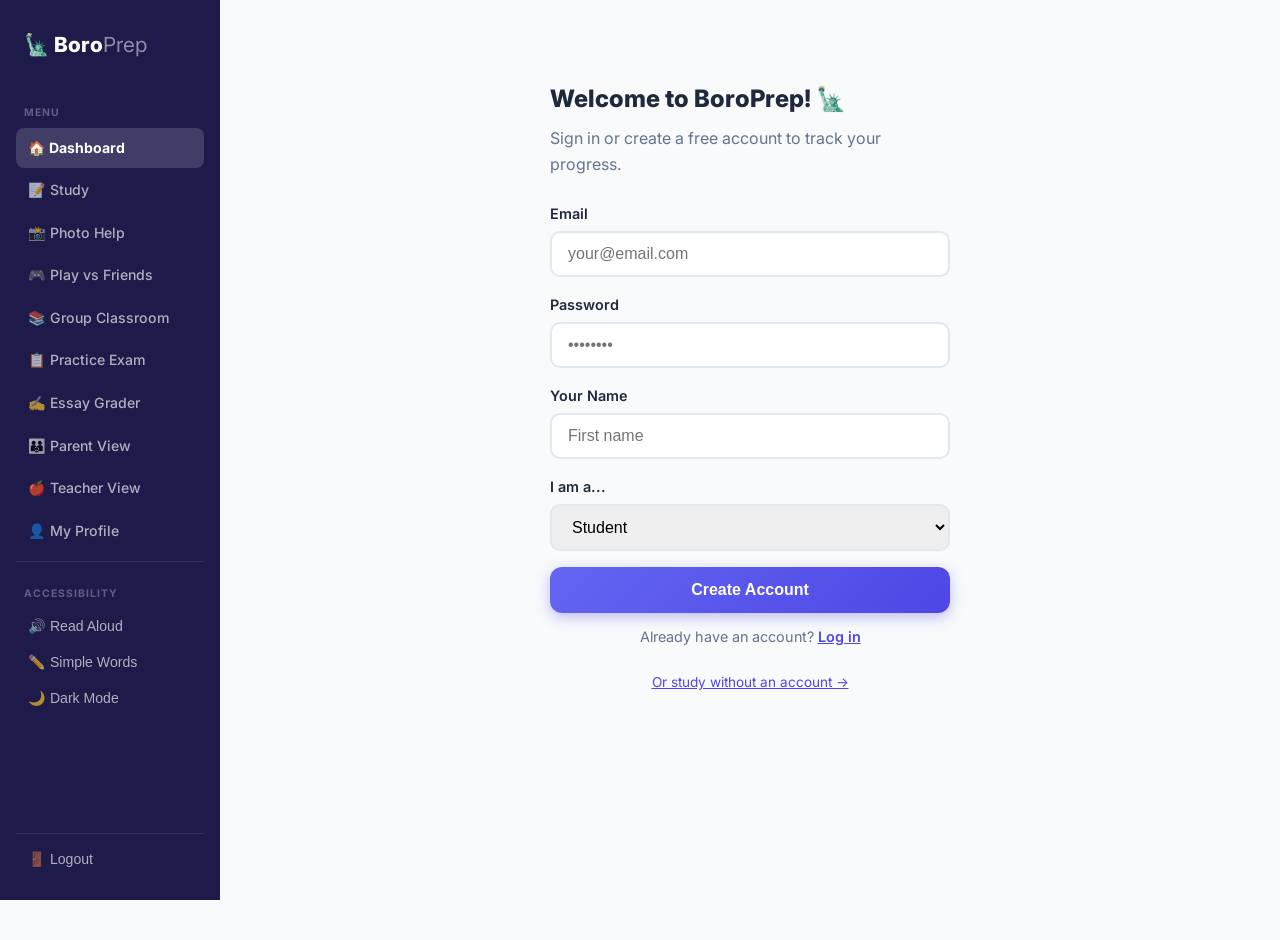
==== commit 0c2cc881: "Remove Google Sign In Co-Authored-By: Claude Sonnet 4.6 <noreply@anthropic.com>" ====
--- a/static/dashboard.html
+++ b/static/dashboard.html
@@ -49,12 +49,6 @@
     <div class="auth-page">
       <h2>Welcome to BoroPrep! 🗽</h2>
       <p>Sign in or create a free account to track your progress.</p>
-
-      <a href="/auth/google" class="btn btn-google" style="margin-bottom:16px">
-        <img src="https://www.google.com/favicon.ico" width="18" height="18" /> Continue with Google
-      </a>
-
-      <div class="divider">or</div>
 
       <div id="login-form">
         <div class="form-group">
